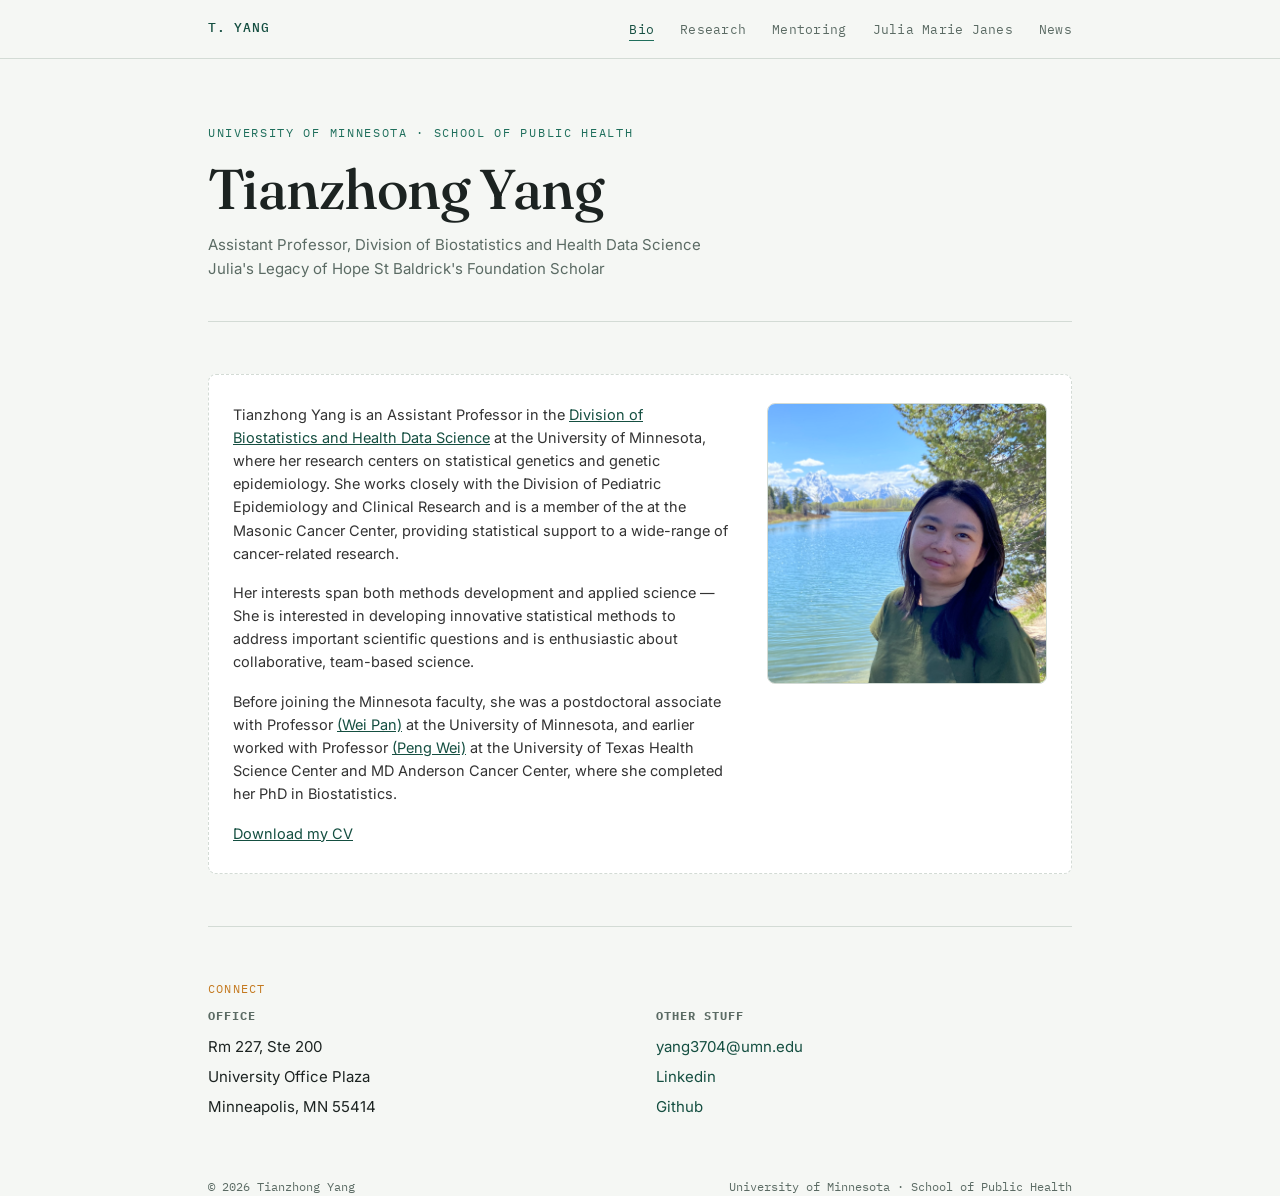
==== index.html @ 18225d73 "Add files via upload" ====
<!DOCTYPE html>
<html lang="en">
<head>
<meta charset="UTF-8">
<meta name="viewport" content="width=device-width, initial-scale=1.0">
<title>Tianzhong Yang — Statistical Genetics & Genetic Epidemiology</title>
<meta name="description" content="Tianzhong Yang, PhD — Assistant Professor, Division of Biostatistics and Health Data Science, University of Minnesota.">
<link rel="preconnect" href="https://fonts.googleapis.com">
<link rel="preconnect" href="https://fonts.gstatic.com" crossorigin>
<link href="https://fonts.googleapis.com/css2?family=Fraunces:opsz,wght@9..144,400;9..144,500;9..144,600&family=Inter:wght@400;500;600&family=IBM+Plex+Mono:wght@400;500&display=swap" rel="stylesheet">
<link rel="stylesheet" href="styles.css">
</head>
<body>

<header>
  <nav class="wrap">
    <a class="brand" href="index.html">T. YANG</a>
    <ul class="navlinks">
      <li><a href="index.html" class="active">Bio</a></li>
      <li><a href="research.html">Research</a></li>
      <li><a href="students.html">Mentoring</a></li>
      <li><a href="julia-marie-janes.html">Julia Marie Janes</a></li>
      <li><a href="news.html">News</a></li>
    </ul>
  </nav>
</header>

<main class="wrap">

  <div class="pagehead">
    <p class="eyebrow">University of Minnesota &middot; School of Public Health</p>
    <h1 class="name">Tianzhong Yang</h1>
    <p class="affil">Assistant Professor, Division of Biostatistics and Health Data Science</p>
    <p class="affil">Julia's Legacy of Hope St Baldrick's Foundation Scholar</p>
  </div>

  <section class="prose" style="border-top:none;">
    <div class="placeholder">
      <div class="split-grid">
<div>
    <p>Tianzhong Yang is an Assistant Professor in the <a href="https://www.sph.umn.edu/academics/divisions/biostatistics/" target="_blank" rel="noopener">Division of Biostatistics and Health Data Science</a> at the University of Minnesota, where her research centers on statistical genetics and genetic epidemiology. She works closely with the Division of Pediatric Epidemiology and Clinical Research and is a member of the at the Masonic Cancer Center, providing statistical support to a wide-range of  cancer-related research.</p>
    <p>Her interests span both methods development and applied science &mdash; She is interested in developing innovative statistical methods to address important scientific questions and is enthusiastic about collaborative, team-based science.</p>
    <p>Before joining the Minnesota faculty, she was a postdoctoral associate with Professor <a href="https://www.biostat.umn.edu/~weip/">(Wei Pan)</a> at the University of Minnesota, and earlier worked with Professor <a href="https://faculty.mdanderson.org/profiles/peng_wei.html">(Peng Wei)</a> at the University of Texas Health Science Center and MD Anderson Cancer Center, where she completed her PhD in Biostatistics.  </p>

    <a href="Yang_CV_website.pdf" download>Download my CV</a>
    </div>
  
  <img src="images/yang_photo.jpeg" alt="Tianzhong">
    </div>
    </div>
</section>

  </section>

  <section id="connect">
    <p class="chr">Connect</p>
    <div class="connect-grid">
      <div class="connect-block">
        <h3>Office</h3>
        <p>Rm 227, Ste 200</p>
        <p>University Office Plaza</p>
        <p>Minneapolis, MN 55414</p>
      </div>
      <div class="connect-block">
        <h3> Other stuff </h3>
        <a href="mailto:yang3704@umn.edu">yang3704@umn.edu</a>
        <a href="https://www.linkedin.com/in/tianzhong-yang-93632541/" target="_blank" rel="noopener">Linkedin</a>
        <a href="https://github.com/ytzhong" target="_blank" rel="noopener">Github</a>
      </div>
    </div>
  </section>

</main>

<footer class="wrap">
  <span>&copy; <span id="year"></span> Tianzhong Yang</span>
  <span>University of Minnesota &middot; School of Public Health</span>
</footer>

<script>document.getElementById('year').textContent = new Date().getFullYear();</script>

</body>
</html>
---- styles.css ----
:root{
  --paper:#F5F7F4;
  --paper-raised:#FFFFFF;
  --ink:#1C2321;
  --muted:#5B6B64;
  --line:#D3DBD5;
  --teal:#1F6F5C;
  --teal-dark:#154F41;
  --amber:#C4791F;
  --amber-soft:#F2E2CC;
  --teal-soft:#DCECE6;
  --font-display:'Fraunces', serif;
  --font-body:'Inter', sans-serif;
  --font-mono:'IBM Plex Mono', monospace;
}
*{box-sizing:border-box;}
html{scroll-behavior:smooth;}
body{
  margin:0;
  background:var(--paper);
  color:var(--ink);
  font-family:var(--font-body);
  font-size:16px;
  line-height:1.6;
  -webkit-font-smoothing:antialiased;
}
a{color:var(--teal-dark);}
.wrap{max-width:920px;margin:0 auto;padding:0 28px;}

/* ---- nav ---- */
header{
  position:sticky;top:0;z-index:20;
  background:rgba(245,247,244,0.92);
  backdrop-filter:blur(6px);
  border-bottom:1px solid var(--line);
}
nav.wrap{
  display:flex;align-items:center;justify-content:space-between;
  padding-top:16px;padding-bottom:16px;
}
.brand{
  font-family:var(--font-mono);
  font-size:13px;letter-spacing:0.06em;
  text-transform:uppercase;color:var(--teal-dark);
  text-decoration:none;font-weight:500;
}
.navlinks{display:flex;gap:26px;list-style:none;margin:0;padding:0;flex-wrap:wrap;}
.navlinks a{
  font-family:var(--font-mono);font-size:13px;
  text-decoration:none;color:var(--muted);
  letter-spacing:0.02em;
  border-bottom:1px solid transparent;
  padding-bottom:2px;transition:color .15s, border-color .15s;
}
.navlinks a:hover{color:var(--teal-dark);border-color:var(--teal);}
.navlinks a.active{color:var(--teal-dark);border-color:var(--teal);}

/* ---- page header ---- */
.pagehead{padding:64px 0 40px;border-bottom:1px solid var(--line);}
.eyebrow{
  font-family:var(--font-mono);font-size:12px;letter-spacing:0.14em;
  text-transform:uppercase;color:var(--teal);margin:0 0 18px;
}
h1.name{
  font-family:var(--font-display);
  font-weight:500;
  font-size:clamp(36px, 5.5vw, 56px);
  line-height:1.05;
  margin:0 0 14px;
  letter-spacing:-0.01em;
}
.tagline{font-size:19px;color:var(--muted);max-width:560px;margin:0 0 6px;}
.affil{font-size:15px;color:var(--muted);margin:0;}
.affil a{color:var(--muted);}

h1.pagetitle{
  font-family:var(--font-display);font-weight:500;
  font-size:clamp(32px, 5vw, 46px);margin:0;letter-spacing:-0.01em;
}

/* ---- section chrome ---- */
section{padding:52px 0;border-top:1px solid var(--line);}
section:first-of-type{border-top:none;}
.chr{
  font-family:var(--font-mono);font-size:12px;color:var(--amber);
  letter-spacing:0.1em;text-transform:uppercase;margin:0 0 8px;
}
h2{
  font-family:var(--font-display);font-weight:500;
  font-size:26px;margin:0 0 24px;letter-spacing:-0.01em;
}

/* ---- prose ---- */
.prose p{margin:0 0 16px;color:#333;max-width:640px;}
.prose p:last-child{margin-bottom:0;}

/* ---- research areas (area + its publications) ---- */
.research-area{margin-bottom:36px;}
.research-area:last-of-type{margin-bottom:0;}
.research-area h3{
  font-family:var(--font-body);font-weight:600;font-size:16px;
  margin:0 0 8px;color:var(--teal-dark);
}
.research-area > p{margin:0 0 14px;font-size:14.5px;color:var(--muted);max-width:640px;}
.research-area .pub-list{margin-left:0;}
.research-area .pub-list li{padding:14px 0;border-top:1px dashed var(--line);}

/* ---- research cards ---- */
.cards{display:grid;grid-template-columns:repeat(2,1fr);gap:16px;}
.card{
  background:var(--paper-raised);
  border:1px solid var(--line);
  border-radius:8px;
  padding:20px 22px;
}
.card h3{
  font-family:var(--font-body);font-weight:600;font-size:15px;
  margin:0 0 8px;color:var(--teal-dark);
}
.card p{margin:0;font-size:14px;color:var(--muted);}
@media (max-width:640px){.cards{grid-template-columns:1fr;}}

/* ---- funding + publications ---- */
.funding{
  background:var(--teal-soft);border:1px solid var(--line);
  border-radius:8px;padding:20px 22px;margin-bottom:28px;
  display:flex;gap:16px;align-items:flex-start;
}
.funding .tag{
  font-family:var(--font-mono);font-size:11px;background:var(--amber-soft);
  color:var(--amber);padding:3px 8px;border-radius:4px;white-space:nowrap;
  letter-spacing:0.03em;
}
.funding p{margin:0;font-size:14.5px;color:#2c332f;}

.pub-list{list-style:none;margin:0;padding:0;}
.pub-list li{
  padding:16px 0;border-top:1px solid var(--line);
  display:grid;grid-template-columns:80px 1fr;gap:18px;
}
.pub-list li:first-child{border-top:none;}
.pub-year{font-family:var(--font-mono);font-size:13px;color:var(--muted);padding-top:2px;}
.pub-title{font-size:14.5px;color:#2c332f;margin:0 0 4px;}
.pub-venue{font-size:13px;color:var(--muted);}
@media (max-width:560px){.pub-list li{grid-template-columns:1fr;gap:4px;}}

/* ---- news list ---- */
.news-list{list-style:none;margin:0;padding:0;}
.news-list li{
  padding:20px 0;border-top:1px solid var(--line);
}
.news-list li:first-child{border-top:none;}
.news-date{font-family:var(--font-mono);font-size:12px;color:var(--muted);margin:0 0 6px;}
.news-item p{margin:0;font-size:14.5px;color:#2c332f;max-width:680px;}

/* ---- mentoring / people grid ---- */
.people-grid{display:grid;grid-template-columns:repeat(auto-fit, minmax(230px, 1fr));gap:20px;}
.person{
  background:var(--paper-raised);border:1px solid var(--line);
  border-radius:8px;padding:28px 22px;
  display:flex;flex-direction:column;align-items:center;text-align:center;gap:12px;
}
.person img, .person .avatar-placeholder{
  width:96px;height:96px;border-radius:50%;
  object-fit:cover;flex-shrink:0;
  border:1px solid var(--line);
}
.person .avatar-placeholder{
  display:flex;align-items:center;justify-content:center;
  background:var(--teal-soft);color:var(--teal-dark);
  font-family:var(--font-mono);font-weight:600;font-size:22px;
}
.person h3{font-size:19px;font-weight:600;margin:0;color:var(--teal-dark);}
.person p{margin:0;font-size:15px;color:var(--muted);line-height:1.5;}
@media (max-width:480px){.people-grid{grid-template-columns:1fr;}}

.placeholder{
  border:1px dashed var(--line);border-radius:8px;
  padding:28px 24px;color:var(--muted);font-size:14.5px;
  background:var(--paper-raised);
}

/* ---- connect ---- */
.connect-grid{display:grid;grid-template-columns:1fr 1fr;gap:32px;}
.connect-block h3{
  font-family:var(--font-mono);font-size:12px;text-transform:uppercase;
  letter-spacing:0.08em;color:var(--muted);margin:0 0 10px;
}
.connect-block p, .connect-block a{font-size:15px;margin:0 0 6px;display:block;text-decoration:none;color:var(--ink);}
.connect-block a{color:var(--teal-dark);}
.connect-block a:hover{text-decoration:underline;}
@media (max-width:640px){.connect-grid{grid-template-columns:1fr;}}

footer{
  padding:32px 0 60px;
  font-family:var(--font-mono);font-size:12px;color:var(--muted);
  display:flex;justify-content:space-between;flex-wrap:wrap;gap:8px;
}

.split-grid{
  display:grid;
  grid-template-columns:1fr 280px;
  gap:36px;
  align-items:start;
}
.split-grid img{
  width:100%;
  border-radius:8px;
  border:1px solid var(--line);
}
@media (max-width:640px){
  .split-grid{grid-template-columns:1fr;}
  .split-grid img{max-width:280px;}
}
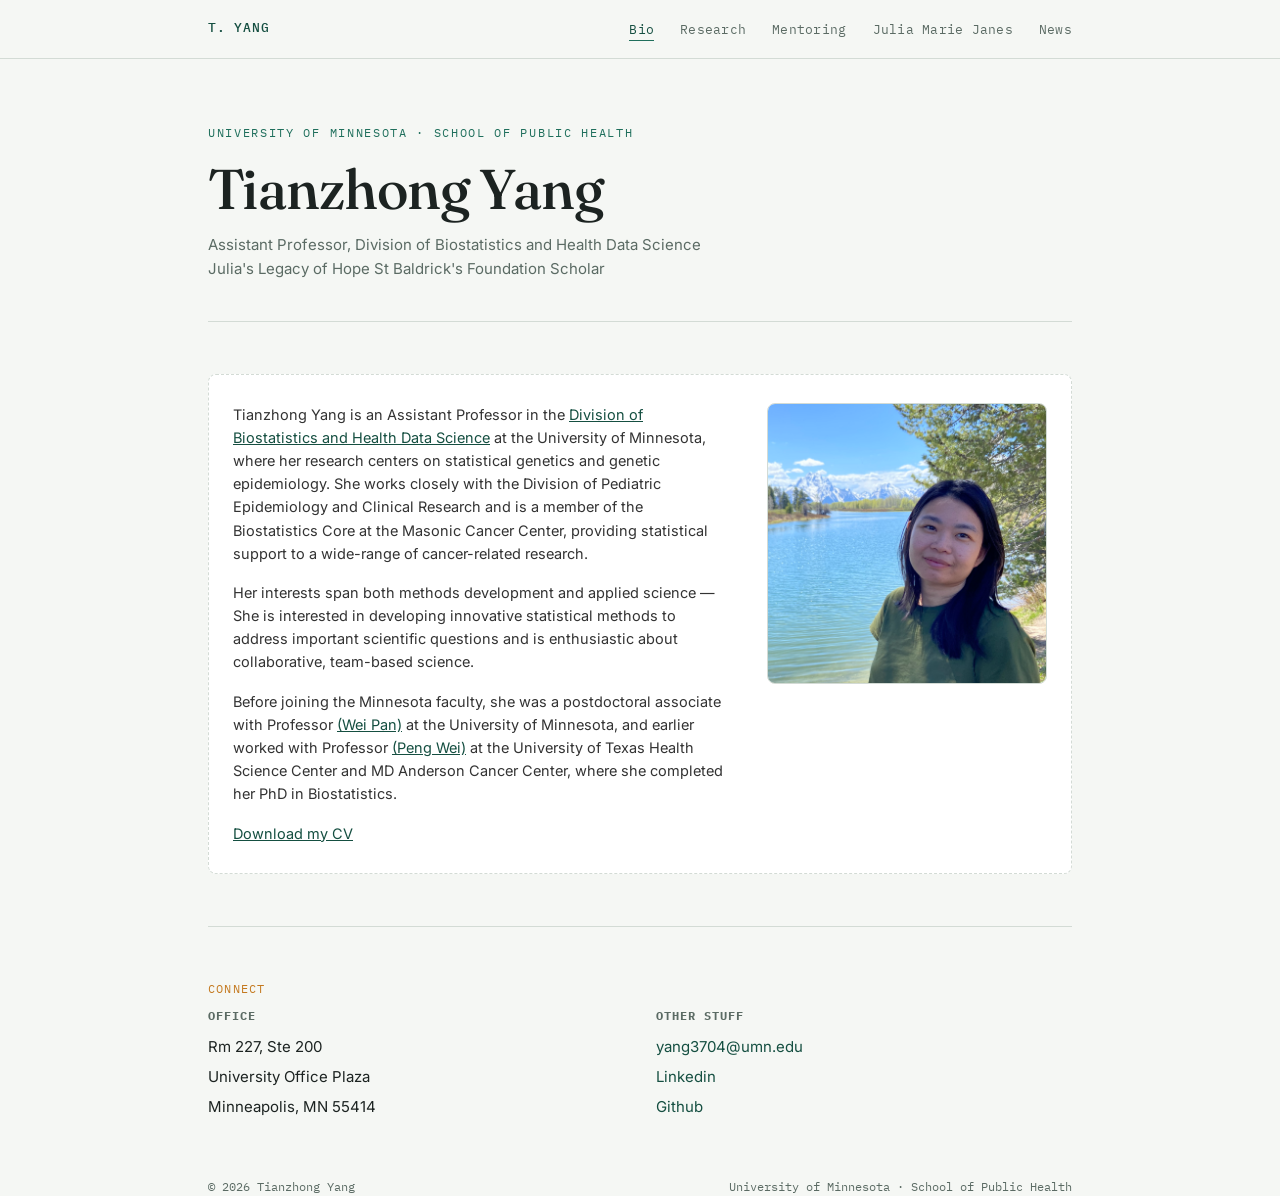
==== commit d0421f6e: "Add files via upload" ====
--- a/index.html
+++ b/index.html
@@ -38,7 +38,7 @@
     <div class="placeholder">
       <div class="split-grid">
 <div>
-    <p>Tianzhong Yang is an Assistant Professor in the <a href="https://www.sph.umn.edu/academics/divisions/biostatistics/" target="_blank" rel="noopener">Division of Biostatistics and Health Data Science</a> at the University of Minnesota, where her research centers on statistical genetics and genetic epidemiology. She works closely with the Division of Pediatric Epidemiology and Clinical Research and is a member of the at the Masonic Cancer Center, providing statistical support to a wide-range of  cancer-related research.</p>
+    <p>Tianzhong Yang is an Assistant Professor in the <a href="https://www.sph.umn.edu/academics/divisions/biostatistics/" target="_blank" rel="noopener">Division of Biostatistics and Health Data Science</a> at the University of Minnesota, where her research centers on statistical genetics and genetic epidemiology. She works closely with the Division of Pediatric Epidemiology and Clinical Research and is a member of the Biostatistics Core at the Masonic Cancer Center, providing statistical support to a wide-range of  cancer-related research.</p>
     <p>Her interests span both methods development and applied science &mdash; She is interested in developing innovative statistical methods to address important scientific questions and is enthusiastic about collaborative, team-based science.</p>
     <p>Before joining the Minnesota faculty, she was a postdoctoral associate with Professor <a href="https://www.biostat.umn.edu/~weip/">(Wei Pan)</a> at the University of Minnesota, and earlier worked with Professor <a href="https://faculty.mdanderson.org/profiles/peng_wei.html">(Peng Wei)</a> at the University of Texas Health Science Center and MD Anderson Cancer Center, where she completed her PhD in Biostatistics.  </p>
 
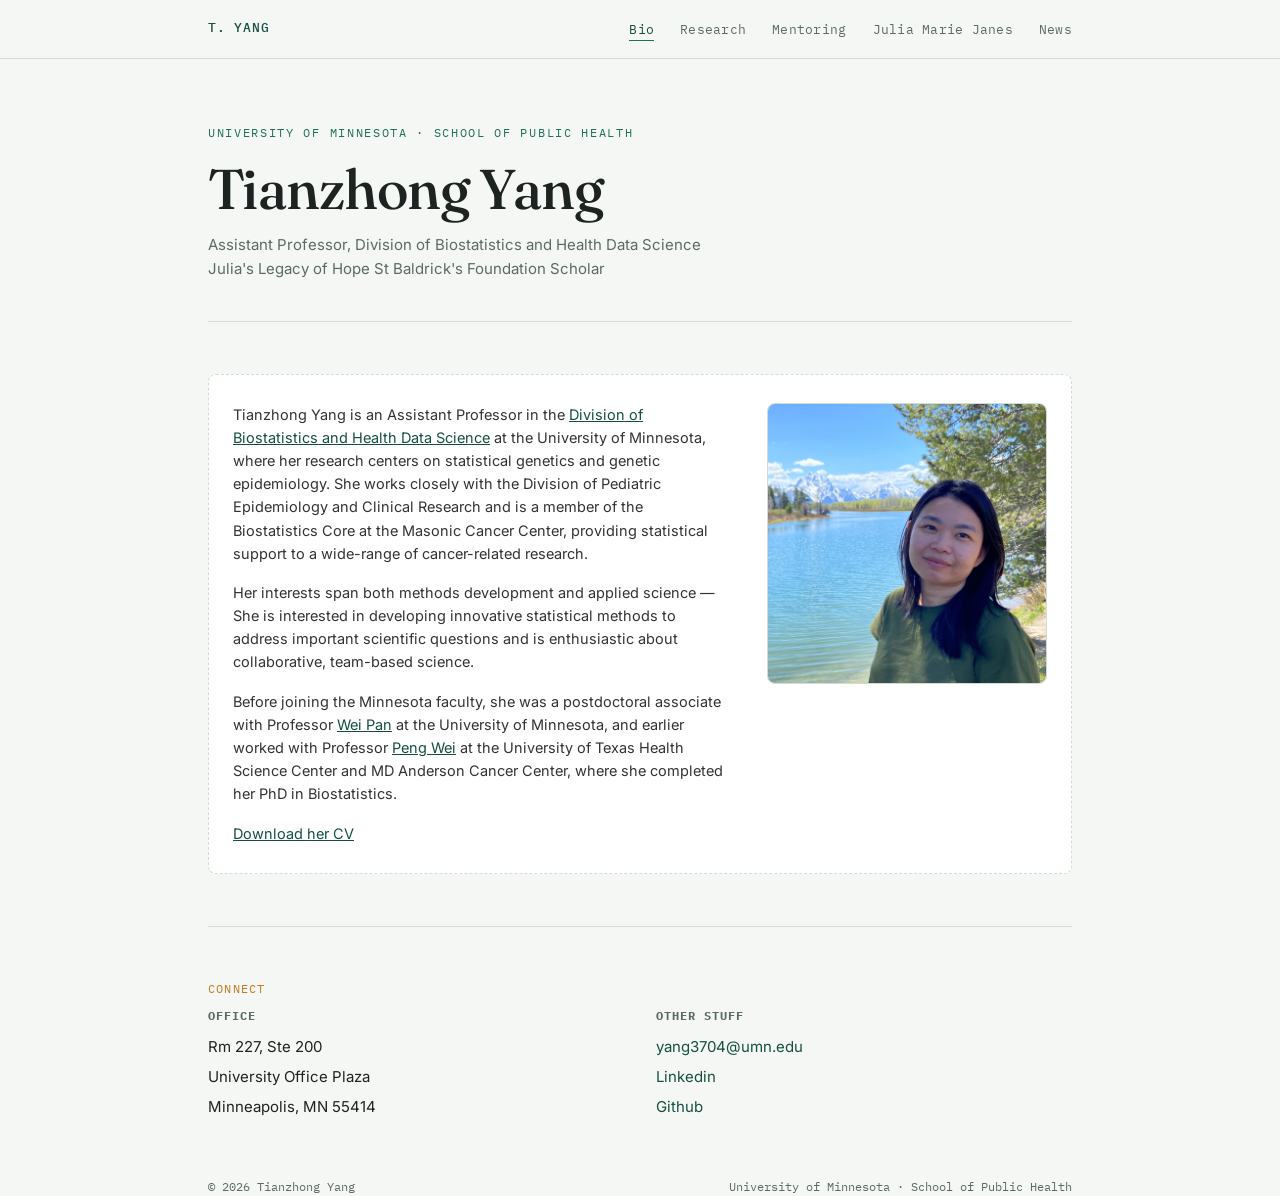
==== commit 571e52aa: "Add files via upload" ====
--- a/index.html
+++ b/index.html
@@ -40,9 +40,9 @@
 <div>
     <p>Tianzhong Yang is an Assistant Professor in the <a href="https://www.sph.umn.edu/academics/divisions/biostatistics/" target="_blank" rel="noopener">Division of Biostatistics and Health Data Science</a> at the University of Minnesota, where her research centers on statistical genetics and genetic epidemiology. She works closely with the Division of Pediatric Epidemiology and Clinical Research and is a member of the Biostatistics Core at the Masonic Cancer Center, providing statistical support to a wide-range of  cancer-related research.</p>
     <p>Her interests span both methods development and applied science &mdash; She is interested in developing innovative statistical methods to address important scientific questions and is enthusiastic about collaborative, team-based science.</p>
-    <p>Before joining the Minnesota faculty, she was a postdoctoral associate with Professor <a href="https://www.biostat.umn.edu/~weip/">(Wei Pan)</a> at the University of Minnesota, and earlier worked with Professor <a href="https://faculty.mdanderson.org/profiles/peng_wei.html">(Peng Wei)</a> at the University of Texas Health Science Center and MD Anderson Cancer Center, where she completed her PhD in Biostatistics.  </p>
+    <p>Before joining the Minnesota faculty, she was a postdoctoral associate with Professor <a href="https://www.biostat.umn.edu/~weip/">Wei Pan</a> at the University of Minnesota, and earlier worked with Professor <a href="https://faculty.mdanderson.org/profiles/peng_wei.html">Peng Wei</a> at the University of Texas Health Science Center and MD Anderson Cancer Center, where she completed her PhD in Biostatistics.  </p>
 
-    <a href="Yang_CV_website.pdf" download>Download my CV</a>
+    <a href="Yang_CV_website.pdf" download>Download her CV</a>
     </div>
   
   <img src="images/yang_photo.jpeg" alt="Tianzhong">
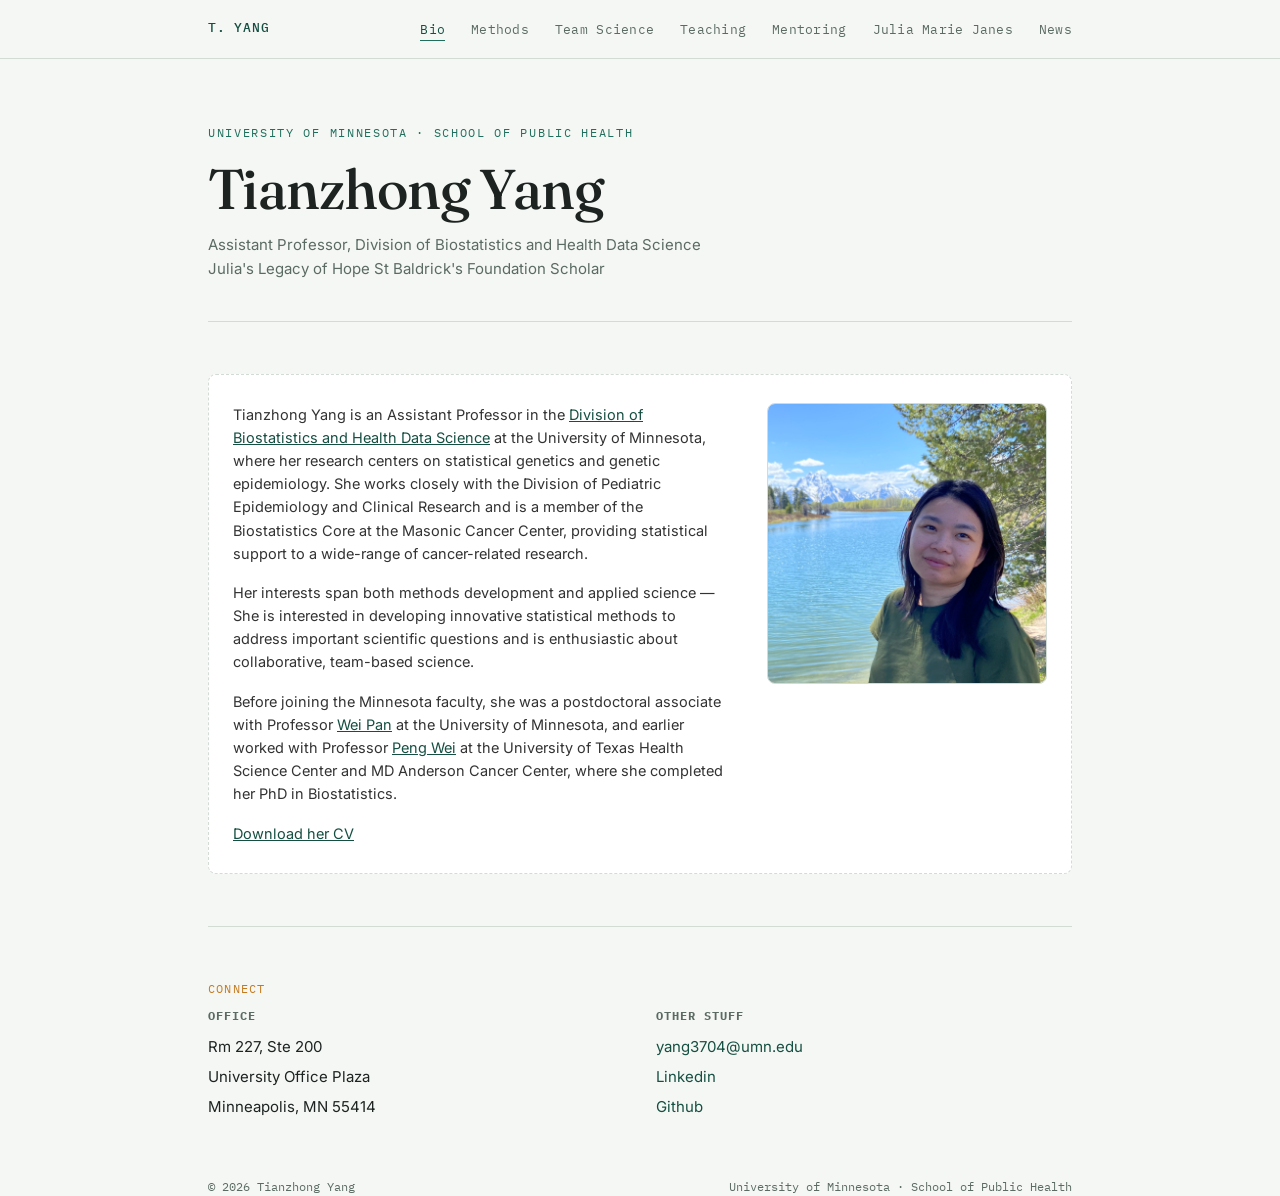
==== commit c7222e46: "Add files via upload" ====
--- a/index.html
+++ b/index.html
@@ -17,7 +17,9 @@
     <a class="brand" href="index.html">T. YANG</a>
     <ul class="navlinks">
       <li><a href="index.html" class="active">Bio</a></li>
-      <li><a href="research.html">Research</a></li>
+      <li><a href="methodological-research.html">Methods</a></li>
+      <li><a href="team-science.html">Team Science</a></li>
+      <li><a href="teaching.html">Teaching</a></li>
       <li><a href="students.html">Mentoring</a></li>
       <li><a href="julia-marie-janes.html">Julia Marie Janes</a></li>
       <li><a href="news.html">News</a></li>
